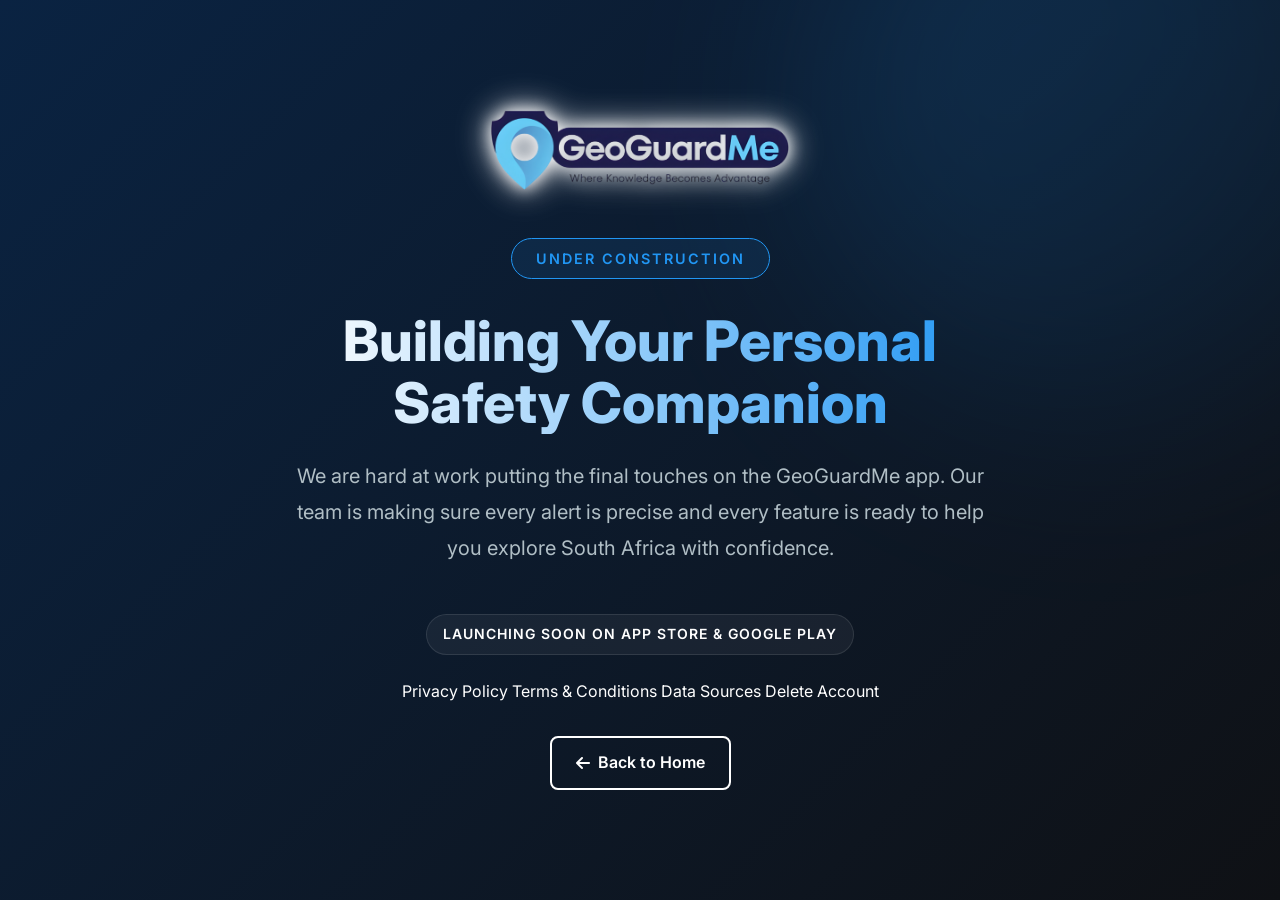
==== coming-soon.html @ 4b5cb2d9 "feat: add delete account page and update footer links" ====
<!DOCTYPE html>
<html lang="en">

<head>
    <meta charset="UTF-8">
    <meta name="viewport" content="width=device-width, initial-scale=1.0">
    <meta name="color-scheme" content="light dark">
    <title>Coming Soon - GeoGuardMe</title>
    <meta name="description" content="GeoGuardMe is launching soon. Get ready for real-time safety alerts and crime statistics in South Africa.">
    <link href="https://fonts.googleapis.com/css2?family=Inter:wght@300;400;500;600;700&display=swap" rel="stylesheet">
    <!-- Font Awesome for Icons -->
    <link rel="stylesheet" href="https://cdnjs.cloudflare.com/ajax/libs/font-awesome/6.4.0/css/all.min.css">
    <link rel="stylesheet" href="style.css?v=1.1">
    <link rel="icon" type="image/png" href="assets/2.png">
    <style>
        .coming-soon-hero {
            min-height: 100vh;
            display: flex;
            align-items: center;
            justify-content: center;
            background: linear-gradient(135deg, var(--primary) 0%, var(--dark) 100%);
            color: var(--white);
            text-align: center;
            padding: 2rem;
            position: relative;
            overflow: hidden;
        }

        .coming-soon-hero::before {
            content: '';
            position: absolute;
            top: -20%;
            right: -10%;
            width: 600px;
            height: 600px;
            border-radius: 50%;
            background: linear-gradient(135deg, var(--accent), var(--primary));
            filter: blur(100px);
            opacity: 0.2;
            z-index: 0;
        }

        .coming-soon-content {
            position: relative;
            z-index: 1;
            max-width: 700px;
            animation: fadeIn 1s ease-out;
        }

        .coming-soon-content .logo {
            margin: 0 auto 3rem;
            display: flex;
            justify-content: center;
        }

        .coming-soon-content .logo-img {
            height: 80px;
            width: auto;
        }

        .coming-soon-content h1 {
            font-size: 3.5rem;
            font-weight: 800;
            line-height: 1.1;
            margin-bottom: 1.5rem;
            background: linear-gradient(to right, var(--white), var(--accent));
            -webkit-background-clip: text;
            background-clip: text;
            -webkit-text-fill-color: transparent;
        }

        .coming-soon-content p {
            font-size: 1.25rem;
            color: var(--text-light);
            margin-bottom: 3rem;
            line-height: 1.8;
        }

        .construction-badge {
            display: inline-block;
            padding: 0.5rem 1.5rem;
            background: rgba(33, 150, 243, 0.1);
            border: 1px solid var(--accent);
            color: var(--accent);
            border-radius: 50px;
            font-weight: 600;
            text-transform: uppercase;
            letter-spacing: 2px;
            font-size: 0.9rem;
            margin-bottom: 2rem;
        }

        .back-home {
            margin-top: 2rem;
        }

        @media (max-width: 768px) {
            .coming-soon-content h1 {
                font-size: 2.5rem;
            }
            .coming-soon-content p {
                font-size: 1.1rem;
            }
        }

        @keyframes fadeIn {
            from { opacity: 0; transform: translateY(20px); }
            to { opacity: 1; transform: translateY(0); }
        }
    </style>
</head>

<body>
    <section class="coming-soon-hero">
        <div class="coming-soon-content">
            <a href="index.html" class="logo">
                <img src="assets/1_trim.png" alt="GeoGuardMe Logo" class="logo-img">
            </a>
            
            <div class="construction-badge">Under Construction</div>
            
            <h1>Building Your Personal Safety Companion</h1>
            
            <p>We are hard at work putting the final touches on the GeoGuardMe app. Our team is making sure every alert is precise and every feature is ready to help you explore South Africa with confidence.</p>
            
            <div class="hero-buttons" style="justify-content: center;">
                <div class="badge" style="background: rgba(255,255,255,0.05); color: var(--white); border-color: rgba(255,255,255,0.1);">
                    Launching Soon on App Store & Google Play
                </div>
            </div>

            <div class="legal-links">
                <a href="privacy-policy.html">Privacy Policy</a>
                <a href="terms-and-conditions.html">Terms & Conditions</a>
                <a href="data-sources.html">Data Sources</a>
                <a href="delete-account.html">Delete Account</a>
            </div>

            <div class="back-home">
                <a href="index.html" class="btn btn-outline">
                    <i class="fas fa-arrow-left"></i> Back to Home
                </a>
            </div>
        </div>
    </section>

    <!-- Theme Toggle Script (Simple version if main.js is too heavy) -->
    <script>
        // Simple dark mode support
        const theme = localStorage.getItem('theme') || 'light';
        document.documentElement.setAttribute('data-theme', theme);
    </script>
</body>

</html>
---- style.css ----
/* CSS Variables */
:root {
    /* Colors - Blending SM Secure Corporate & Geo Guard Me Blues */
    --primary: #0A2342;
    /* Deep Navy Blue */
    --primary-light: #1A3E6B;
    --accent: #2196F3;
    /* Vibrant Blue for actions */
    --accent-hover: #1976D2;
    --dark: #0f1115;
    /* SM Secure Black */
    --darker: #08090b;
    --light: #F8F9FA;
    --white: #FFFFFF;

    /* Semantic Theme Variables - Light (Default) */
    --bg-color: var(--light);
    --text-primary: #333333;
    --text-secondary: #666666;
    --text-light: #B0BEC5;
    --navbar-bg: rgba(255, 255, 255, 0.95);
    --card-bg: var(--white);
    --border-color: rgba(0, 0, 0, 0.05);
    --glass-bg: rgba(255, 255, 255, 0.05);
    --glass-border: rgba(255, 255, 255, 0.1);

    /* Typography */
    --font-family: 'Inter', sans-serif;

    /* Spacing & Layout */
    --container-width: 1200px;
    --section-pad: 5rem 1rem;

    /* Effects */
    --transition: all 0.3s cubic-bezier(0.25, 0.8, 0.25, 1);
    --shadow-sm: 0 4px 6px rgba(0, 0, 0, 0.05);
    --shadow-md: 0 10px 20px rgba(0, 0, 0, 0.1);
    --shadow-lg: 0 20px 40px rgba(0, 0, 0, 0.2);
    --border-radius: 12px;
    color-scheme: light dark;
}

/* High Contrast & Dark Mode Logo Asset Swap */
@media (prefers-color-scheme: dark), (prefers-contrast: more), (forced-colors: active) {
    :root:not([data-theme="light"]) .logo-img,
    :root:not([data-theme="light"]) .logo-footer {
        content: url("assets/1_footer.png");
        filter: none !important;
    }
}

/* Explicit fallback for the manual Dark Mode toggle */
[data-theme="dark"] .logo-img,
[data-theme="dark"] .logo-footer {
    content: url("assets/1_footer.png");
    filter: none !important;
}

@media (prefers-color-scheme: dark) {
    :root:not([data-theme="light"]) {
        --bg-color: #0f1115;
        --text-primary: #e6edf3;
        --text-secondary: #8b949e;
        --text-light: #7d8590;
        --navbar-bg: rgba(15, 17, 21, 0.95);
        --card-bg: #161b22;
        --border-color: #30363d;
        --glass-bg: rgba(255, 255, 255, 0.03);
        --glass-border: rgba(255, 255, 255, 0.08);
        --white: #e6edf3;
        --primary: #58a6ff;
        --light: #161b22;
    }
}

[data-theme="dark"] {
    --bg-color: #0f1115;
    --text-primary: #e6edf3;
    --text-secondary: #8b949e;
    --text-light: #7d8590;
    --navbar-bg: rgba(15, 17, 21, 0.95);
    --card-bg: #161b22;
    --border-color: #30363d;
    --glass-bg: rgba(255, 255, 255, 0.03);
    --glass-border: rgba(255, 255, 255, 0.08);
    --white: #e6edf3;
    --primary: #58a6ff;
    --light: #161b22;
}

/* Base Styles */
* {
    margin: 0;
    padding: 0;
    box-sizing: border-box;
}

html {
    scroll-behavior: smooth;
}

body {
    font-family: var(--font-family);
    color: var(--text-primary);
    background-color: var(--bg-color);
    line-height: 1.6;
    overflow-x: hidden;
    transition: background-color 0.3s ease, color 0.3s ease;
}

a {
    text-decoration: none;
    color: inherit;
    transition: var(--transition);
}

img {
    max-width: 100%;
    height: auto;
}

.container {
    max-width: var(--container-width);
    margin: 0 auto;
    padding: 0 2rem;
}

.section {
    padding: var(--section-pad);
}

.section-header {
    text-align: center;
    margin-bottom: 4rem;
}

.section-header h2 {
    font-size: 2.5rem;
    color: var(--primary);
    margin-bottom: 1rem;
    font-weight: 700;
}

.section-header p {
    color: var(--text-secondary);
    font-size: 1.1rem;
    max-width: 600px;
    margin: 0 auto;
}

/* Background Utility Classes */
.bg-dark {
    background-color: var(--dark);
    color: var(--white);
}

.bg-dark .section-header h2 {
    color: var(--white);
}

.bg-dark .section-header p {
    color: var(--text-light);
}

.bg-gradient {
    background: linear-gradient(135deg, var(--primary) 0%, var(--dark) 100%);
    color: var(--white);
}

/* Buttons */
.btn {
    display: inline-flex;
    align-items: center;
    justify-content: center;
    padding: 0.75rem 1.5rem;
    border-radius: 8px;
    font-weight: 600;
    cursor: pointer;
    transition: var(--transition);
    border: 2px solid transparent;
    gap: 0.5rem;
    font-size: 1rem;
}

.btn-large {
    padding: 1rem 2rem;
    font-size: 1.1rem;
    border-radius: 50px;
}

.btn-primary {
    background-color: var(--accent);
    color: var(--white);
}

.btn-primary:hover {
    background-color: var(--accent-hover);
    transform: translateY(-2px);
    box-shadow: 0 4px 15px rgba(33, 150, 243, 0.4);
}

.btn-outline {
    background-color: transparent;
    border-color: var(--white);
    color: var(--white);
}

.btn-outline:hover {
    background-color: var(--white);
    color: var(--primary);
    transform: translateY(-2px);
}

/* Navigation */
.navbar {
    position: fixed;
    top: 0;
    left: 0;
    width: 100%;
    background: var(--navbar-bg);
    backdrop-filter: blur(10px);
    z-index: 1000;
    transition: var(--transition), background-color 0.3s ease;
    padding: 0.2rem 0;
    box-shadow: var(--shadow-sm);
}

.navbar.scrolled {
    padding: 0.8rem 0;
    box-shadow: var(--shadow-md);
}

.nav-container {
    display: flex;
    justify-content: space-between;
    align-items: center;
}

.logo {
    display: flex;
    align-items: center;
    gap: 0.75rem;
}

.navbar .logo {
    margin-left: 0;
}

.footer-brand .logo {
    margin-left: 0;
}

.logo-img {
    height: 55px;
    width: auto;
    display: block;
    /* Invisible on normal white navbar, but creates a protective glow when Samsung Stealth High Contrast forces the navbar dark */
    filter: drop-shadow(0px 0px 8px rgba(255, 255, 255, 1)) drop-shadow(0px 0px 15px rgba(255, 255, 255, 0.8));
}

.footer-brand .logo {
    display: flex;
    align-items: flex-start;
    justify-content: flex-start;
}

.logo-footer {
    height: 60px;
    width: auto;
    display: block;
    margin-bottom: 2rem;
    object-fit: contain;
    filter: drop-shadow(0px 0px 10px rgba(255, 255, 255, 1))
        drop-shadow(0px 0px 30px rgba(255, 255, 255, 0.8))
        drop-shadow(0px 0px 50px rgba(255, 255, 255, 0.4));
}



.logo-text {
    font-size: 1.5rem;
    font-weight: 700;
    color: var(--primary);
    letter-spacing: -0.5px;
}



.nav-links {
    display: flex;
    gap: 2rem;
}

.nav-links a {
    color: var(--text-primary);
    font-weight: 500;
    position: relative;
}

.nav-links a::after {
    content: '';
    position: absolute;
    bottom: -5px;
    left: 0;
    width: 0;
    height: 2px;
    background-color: var(--accent);
    transition: var(--transition);
}

.nav-links a:hover {
    color: var(--accent);
}

.nav-links a:hover::after {
    width: 100%;
}

.nav-actions {
    display: flex;
    align-items: center;
    gap: 1rem;
}

.mobile-menu-btn {
    display: none;
    background: none;
    border: none;
    font-size: 1.5rem;
    color: var(--text-primary);
    cursor: pointer;
}

/* Theme Toggle Button */
.theme-toggle-btn {
    background: none;
    border: none;
    color: var(--text-primary);
    font-size: 1.25rem;
    cursor: pointer;
    padding: 0.5rem;
    display: flex;
    align-items: center;
    justify-content: center;
    transition: var(--transition);
    border-radius: 50%;
}

.theme-toggle-btn:hover {
    background-color: var(--glass-border);
    color: var(--accent);
}

/* Mobile Menu */
.mobile-menu-overlay {
    position: fixed;
    top: 0;
    right: -100%;
    width: 300px;
    height: 100vh;
    background-color: var(--bg-color);
    z-index: 2000;
    box-shadow: var(--shadow-lg);
    transition: var(--transition);
    display: flex;
    flex-direction: column;
    padding: 2rem;
}

.mobile-menu-overlay.active {
    right: 0;
}

.mobile-close {
    align-self: flex-end;
    font-size: 1.5rem;
    cursor: pointer;
    margin-bottom: 2rem;
    color: var(--text-primary);
}

.mobile-links {
    display: flex;
    flex-direction: column;
    gap: 1.5rem;
}

.mobile-links a {
    font-size: 1.2rem;
    font-weight: 500;
    color: var(--text-primary);
}

.mobile-btn {
    margin-top: 1rem;
    text-align: center;
}

/* Hero Section */
.hero {
    position: relative;
    min-height: 100vh;
    display: flex;
    align-items: center;
    background-color: var(--darker);
    padding-top: 80px;
    /* Offset for navbar */
    overflow: hidden;
}

.hero-overlay {
    position: absolute;
    top: 0;
    left: 0;
    width: 100%;
    height: 100%;
    /* Subtle radial gradient to mimic a glowing center */
    background: radial-gradient(circle at center, #1a3e6b40 0%, transparent 70%);
    pointer-events: none;
}

/* Adding an abstract shape for the hero background */
.hero::before {
    content: '';
    position: absolute;
    top: -20%;
    right: -10%;
    width: 600px;
    height: 600px;
    border-radius: 50%;
    background: linear-gradient(135deg, var(--accent), var(--primary));
    filter: blur(100px);
    opacity: 0.4;
    z-index: 0;
}

.hero-content {
    display: flex;
    align-items: center;
    justify-content: space-between;
    gap: 4rem;
    position: relative;
    z-index: 1;
}

.hero-text {
    flex: 1;
    color: var(--white);
    animation: slideUp 0.8s ease-out;
}

.badge {
    display: inline-block;
    padding: 0.5rem 1rem;
    background-color: rgba(33, 150, 243, 0.15);
    border: 1px solid rgba(33, 150, 243, 0.3);
    color: var(--accent);
    border-radius: 50px;
    font-size: 0.875rem;
    font-weight: 600;
    margin-bottom: 1.5rem;
    text-transform: uppercase;
    letter-spacing: 1px;
}

.hero h1 {
    font-size: 3.5rem;
    font-weight: 800;
    line-height: 1.1;
    margin-bottom: 1.5rem;
    color: var(--white);
}


.hero p {
    font-size: 1.25rem;
    color: var(--text-light);
    margin-bottom: 2.5rem;
    max-width: 500px;
}

.hero-buttons {
    display: flex;
    gap: 1.5rem;
    align-items: center;
}

.store-badge-link {
    display: inline-block;
    transition: var(--transition);
}

.store-badge-link:hover {
    transform: translateY(-3px) scale(1.02);
}

.store-badge {
    height: 55px;
    /* Adjust based on desired size */
    width: auto;
    border-radius: 8px;
    box-shadow: var(--shadow-sm);
}

.store-badge-google {
    height: 75px;
    /* Adjusted height */
    transform: scale(1.35);
    /* Scale up to bypass internal transparent padding */
    transform-origin: center;
}

.hero-image {
    flex: 1;
    display: flex;
    justify-content: center;
    animation: fadeIn 1.2s ease-out;
}

/* Phone Mockup Styling */
.hero-mockup {
    position: relative;
    z-index: 10;
    max-width: 280px;
    animation: floating 4s ease-in-out infinite;
    transform-style: preserve-3d;
}

.app-screenshot {
    width: 100%;
    height: auto;
    border-radius: 30px;
    /* Inner radius */
    display: block;
}

@keyframes floating {
    0% {
        transform: translateY(0px) rotate3d(0, 1, 0, -5deg);
    }

    50% {
        transform: translateY(-15px) rotate3d(0, 1, 0, -5deg);
    }

    100% {
        transform: translateY(0px) rotate3d(0, 1, 0, -5deg);
    }
}

/* Device Mockup Structure */
.iphone-frame {
    position: relative;
    background: #000;
    border-radius: 40px;
    padding: 12px;
    box-shadow: 0 30px 60px rgba(0, 0, 0, 0.5), 0 0 30px rgba(33, 150, 243, 0.2);
    border: 2px solid #333;
    display: inline-block;
    overflow: hidden;
    /* Ensure inner image borders curve perfectly */
}

/* The Notch */
.iphone-notch {
    position: absolute;
    top: 9px;
    left: 50%;
    transform: translateX(-50%);
    width: 45%;
    height: 25px;
    background-color: #000;
    border-bottom-left-radius: 15px;
    border-bottom-right-radius: 15px;
    z-index: 2;
}

/* Gallery Frame specific overrides */
.gallery-frame {
    border-radius: 35px;
    padding: 10px;
    box-shadow: var(--shadow-md);
    transition: var(--transition);
}

.gallery-frame:hover {
    transform: translateY(-10px) scale(1.02);
    box-shadow: var(--shadow-lg);
    border-color: var(--accent);
}

.gallery-frame .iphone-notch {
    top: 8px;
    height: 20px;
}

/* Steps Section */
.steps-grid {
    display: grid;
    grid-template-columns: repeat(3, 1fr);
    gap: 2rem;
}

.step-card {
    background: var(--card-bg);
    padding: 3rem 2rem;
    border-radius: var(--border-radius);
    text-align: center;
    box-shadow: var(--shadow-sm);
    transition: var(--transition);
    position: relative;
    z-index: 1;
    border: 1px solid var(--border-color);
}

.step-card:hover {
    transform: translateY(-10px);
    box-shadow: var(--shadow-md);
}

.step-icon {
    width: 80px;
    height: 80px;
    margin: 0 auto 1.5rem;
    background: rgba(33, 150, 243, 0.1);
    color: var(--accent);
    border-radius: 50%;
    display: flex;
    align-items: center;
    justify-content: center;
    font-size: 2rem;
    transition: var(--transition);
}

.step-card:hover .step-icon {
    background: var(--accent);
    color: var(--white);
    transform: scale(1.1);
}

.step-card:hover .step-icon .fa-map-marker-alt {
    animation: bounce-marker 1s ease infinite;
}

.step-card h3 {
    margin-bottom: 1rem;
    color: var(--primary);
}

.step-card p {
    color: var(--text-secondary);
}

/* Connect steps with a line on desktop */
@media (min-width: 992px) {
    .step-card:not(:last-child)::after {
        content: '';
        position: absolute;
        top: 25%;
        right: -15%;
        width: 30%;
        height: 2px;
        background: border-box;
        border-top: 2px dashed rgba(33, 150, 243, 0.3);
        z-index: -1;
    }
}

/* Features Section */
.features-grid {
    display: grid;
    grid-template-columns: repeat(2, 1fr);
    gap: 3rem;
}

.feature-item {
    display: flex;
    gap: 1.5rem;
    padding: 2rem;
    background: var(--glass-bg);
    border: 1px solid var(--glass-border);
    border-radius: var(--border-radius);
    transition: var(--transition);
}

.feature-item:hover {
    background: rgba(255, 255, 255, 0.1);
    border-color: rgba(255, 255, 255, 0.3);
    box-shadow: 0 5px 20px rgba(33, 150, 243, 0.15);
    transform: translateY(-5px);
}

.feature-icon {
    font-size: 2.5rem;
    color: var(--accent);
    flex-shrink: 0;
}

.feature-item h3 {
    margin-bottom: 0.5rem;
    font-size: 1.25rem;
}

.feature-item p {
    color: var(--text-light);
}

/* App Screenshots Gallery */
.app-screenshots.bg-white {
    background-color: var(--white);
}

.screenshots-grid {
    display: grid;
    grid-template-columns: repeat(3, 1fr);
    gap: 3rem;
    align-items: center;
}

.screenshot-wrap {
    display: flex;
    flex-direction: column;
    /* to handle titles below */
    align-items: center;
}

.app-screenshot-thumbnail {
    width: 100%;
    max-width: 300px;
    height: auto;
    border-radius: 25px;
    display: block;
}

/* About Section */
.about-container {
    display: flex;
    align-items: center;
    gap: 4rem;
}

.about-text {
    flex: 1;
}

.about-container {
    color: var(--white); /* Force white text in this specific container */
}

.about-text h2 {
    font-size: 2.5rem;
    margin-bottom: 1.5rem;
    color: var(--white);
}

.about-text p {
    margin-bottom: 1.5rem;
    font-size: 1.1rem;
    color: inherit; /* Allow .bg-gradient's white color to flow through */
}

.about-stats {
    flex: 1;
    display: grid;
    grid-template-columns: repeat(2, 1fr);
    gap: 1.5rem;
}

.stat-box {
    background: var(--glass-bg);
    border: 1px solid var(--glass-border);
    padding: 2rem;
    border-radius: var(--border-radius);
    text-align: center;
}

.stat-box p {
    color: var(--white);
    margin-bottom: 0;
}

.stat-box h3 {
    font-size: 3rem;
    font-weight: 800;
    color: var(--accent);
    margin-bottom: 0.5rem;
}

/* CTA Section */
.cta {
    background-color: var(--light);
    text-align: center;
}

.cta-container h2 {
    font-size: 2.5rem;
    color: var(--primary);
    margin-bottom: 1rem;
}

.cta-container p {
    font-size: 1.25rem;
    color: var(--text-secondary);
    margin-bottom: 2.5rem;
}

/* Footer */
.footer {
    background-color: var(--darker);
    color: var(--text-light);
    padding-top: 5rem;
}

.footer-content {
    display: grid;
    grid-template-columns: repeat(4, 1fr);
    /* Even columns for cleaner alignment */
    gap: 2rem;
    margin-bottom: 4rem;
    align-items: flex-start;
}

.footer-brand .logo-footer {
    margin-bottom: 1rem;
    display: block;
}

.footer-brand p {
    margin-top: 1rem;
    margin-bottom: 2rem;
}

.social-links {
    display: flex;
    gap: 1rem;
}

.social-links a {
    display: inline-flex;
    align-items: center;
    justify-content: center;
    width: 40px;
    height: 40px;
    border-radius: 50%;
    background-color: rgba(255, 255, 255, 0.1);
    color: #ffffff;
    transition: var(--transition);
}

.social-links a:hover {
    background-color: var(--accent);
}

.footer-links h4 {
    color: var(--white);
    font-size: 1.25rem;
    margin-bottom: 1.5rem;
    margin-top: 0;
    /* Align with top of grid container */
}

.footer-links a {
    display: block;
    margin-bottom: 1rem;
    color: var(--text-light);
}

.footer-links a:hover {
    color: var(--accent);
    padding-left: 5px;
}

.footer-bottom {
    text-align: center;
    padding: 2rem 0;
    border-top: 1px solid rgba(255, 255, 255, 0.1);
}

/* Animations */
@keyframes slideUp {
    from {
        opacity: 0;
        transform: translateY(30px);
    }

    to {
        opacity: 1;
        transform: translateY(0);
    }
}

@keyframes fadeIn {
    from {
        opacity: 0;
    }

    to {
        opacity: 1;
    }
}

@keyframes bounce-marker {

    0%,
    100% {
        transform: translateY(0);
    }

    50% {
        transform: translateY(-8px);
    }
}

/* Interactivity Classes */
.magnetic-content {
    display: inline-block;
    transition: transform 0.2s cubic-bezier(0.25, 1, 0.5, 1);
    will-change: transform;
}

.reveal {
    opacity: 0;
    transform: translateY(30px);
    transition: all 0.8s ease-out;
}

.reveal.active {
    opacity: 1;
    transform: translateY(0);
}


/* Contact Page Styles */
.contact-container {
    display: grid;
    grid-template-columns: 1fr 1.5fr;
    gap: 4rem;
    padding-top: 220px;
    padding-bottom: 80px;
}

.contact-info h1 {
    font-size: 3rem;
    color: var(--primary);
    margin-bottom: 1.5rem;
    font-weight: 800;
}

.contact-info p {
    font-size: 1.1rem;
    color: var(--text-secondary);
    margin-bottom: 2.5rem;
}

.contact-methods {
    display: flex;
    flex-direction: column;
    gap: 2rem;
}

.contact-method {
    display: flex;
    align-items: flex-start;
    gap: 1.5rem;
}

.method-icon {
    width: 50px;
    height: 50px;
    background: rgba(33, 150, 243, 0.1);
    color: var(--accent);
    border-radius: 12px;
    display: flex;
    align-items: center;
    justify-content: center;
    font-size: 1.25rem;
    flex-shrink: 0;
}

.method-details h3 {
    font-size: 1.1rem;
    color: var(--primary);
    margin-bottom: 0.25rem;
}

.method-details p,
.method-details a {
    color: var(--text-secondary);
    font-size: 1rem;
}

/* Contact Form */
.contact-form-card {
    background: var(--white);
    padding: 3rem;
    border-radius: 20px;
    box-shadow: var(--shadow-lg);
}

.form-group {
    margin-bottom: 1.5rem;
}

.form-group label {
    display: block;
    margin-bottom: 0.5rem;
    font-weight: 600;
    color: var(--primary);
}

.form-control {
    width: 100%;
    padding: 0.8rem 1rem;
    border: 2px solid #edf2f7;
    border-radius: 8px;
    font-family: inherit;
    font-size: 1rem;
    transition: var(--transition);
    outline: none;
}

.form-control:focus {
    border-color: var(--accent);
    box-shadow: 0 0 0 4px rgba(33, 150, 243, 0.1);
}

textarea.form-control {
    min-height: 150px;
    resize: vertical;
}

.submit-btn {
    width: 100%;
    background-color: var(--accent);
    color: var(--white);
    padding: 1rem;
    border: none;
    border-radius: 8px;
    font-weight: 700;
    font-size: 1.1rem;
    cursor: pointer;
    transition: var(--transition);
    margin-top: 1rem;
}

.submit-btn:hover {
    background-color: var(--accent-hover);
    transform: translateY(-2px);
    box-shadow: 0 4px 15px rgba(33, 150, 243, 0.4);
}

@media (max-width: 900px) {
    .contact-container {
        grid-template-columns: 1fr;
        gap: 3rem;
    }
}


/* Responsive Design */
@media (max-width: 1024px) {
    .features-grid {
        grid-template-columns: 1fr;
    }

    .about-container {
        flex-direction: column;
    }

    .about-stats {
        width: 100%;
    }
}

@media (max-width: 992px) {
    /* logo naturally sized */

    .nav-links,
    .nav-actions .btn {
        display: none;
    }

    .mobile-menu-btn {
        display: block;
    }

    .hero-content {
        flex-direction: column;
        text-align: center;
        padding-top: 4rem;
    }

    .hero h1 {
        font-size: 2.8rem;
    }

    .hero p {
        margin: 0 auto 2.5rem;
    }

    .hero-buttons {
        justify-content: center;
    }

    .steps-grid,
    .screenshots-grid {
        grid-template-columns: 1fr;
    }

    .footer-content {
        grid-template-columns: 1fr 1fr;
    }
}

@media (max-width: 576px) {
    .logo-img {
        height: 45px;
    }

    .hero h1 {
        font-size: 2.2rem;
    }

    .hero-buttons {
        flex-direction: column;
    }

    .footer-content {
        grid-template-columns: 1fr;
    }

    .about-stats {
        grid-template-columns: 1fr;
    }
}
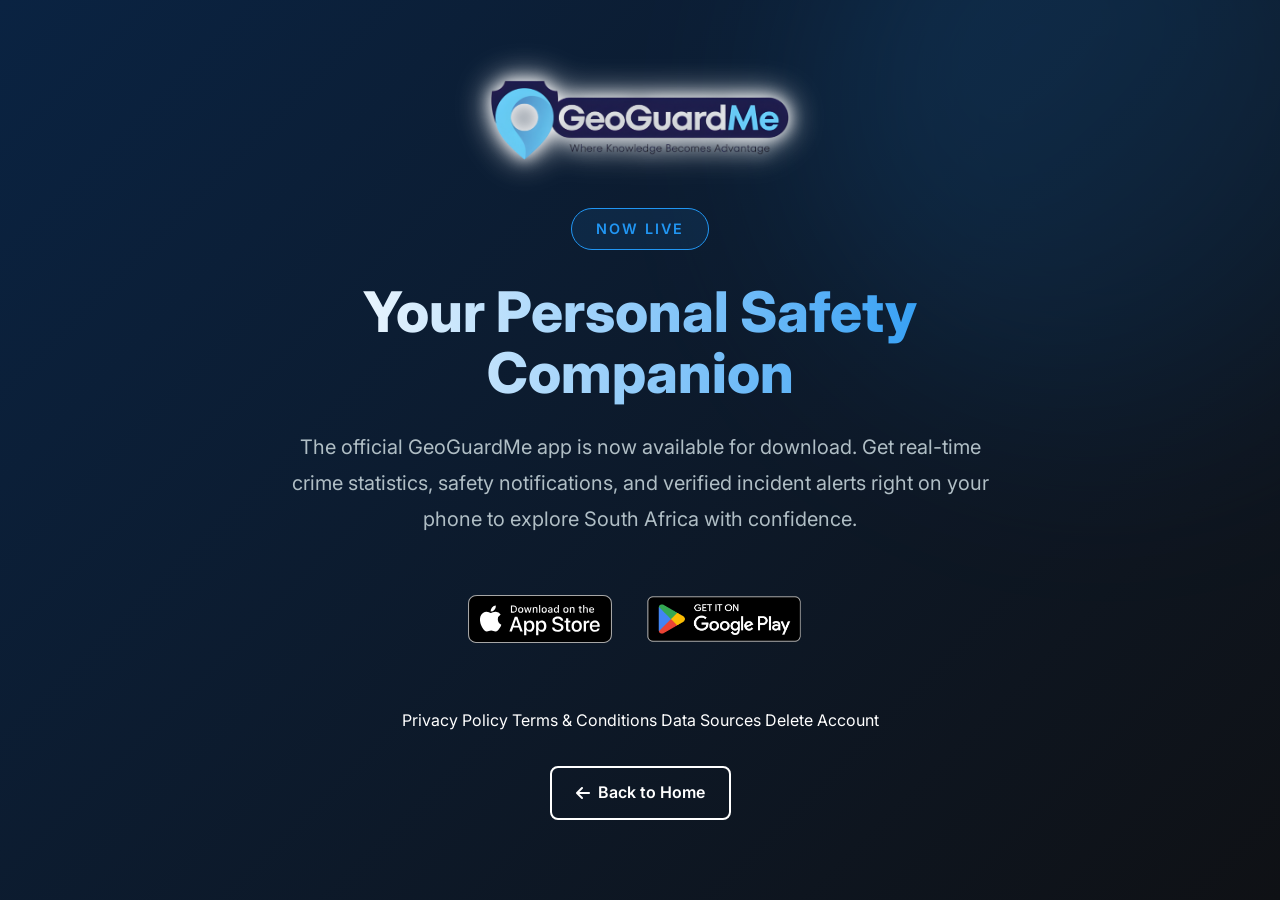
==== commit 71ec9481: "Update App Store/Google Play links and social media accounts in footer" ====
--- a/coming-soon.html
+++ b/coming-soon.html
@@ -117,16 +117,25 @@
                 <img src="assets/1_trim.png" alt="GeoGuardMe Logo" class="logo-img">
             </a>
             
-            <div class="construction-badge">Under Construction</div>
+            <div class="construction-badge" style="border-color: var(--accent); color: var(--accent); background: rgba(33, 150, 243, 0.1);">Now Live</div>
             
-            <h1>Building Your Personal Safety Companion</h1>
+            <h1>Your Personal Safety Companion</h1>
             
-            <p>We are hard at work putting the final touches on the GeoGuardMe app. Our team is making sure every alert is precise and every feature is ready to help you explore South Africa with confidence.</p>
+            <p>The official GeoGuardMe app is now available for download. Get real-time crime statistics, safety notifications, and verified incident alerts right on your phone to explore South Africa with confidence.</p>
             
-            <div class="hero-buttons" style="justify-content: center;">
-                <div class="badge" style="background: rgba(255,255,255,0.05); color: var(--white); border-color: rgba(255,255,255,0.1);">
-                    Launching Soon on App Store & Google Play
-                </div>
+            <div class="hero-buttons" style="justify-content: center; margin-bottom: 3rem;">
+                <a href="https://apps.apple.com/za/app/geoguardme/id6760608183" target="_blank" rel="noopener" class="store-badge-link">
+                    <span class="magnetic-content inline-block transition-transform duration-200 ease-out">
+                        <img src="assets/app-store-badge.svg" alt="Download on the App Store"
+                            style="height: 48px; width: auto;">
+                    </span>
+                </a>
+                <a href="https://play.google.com/store/apps/details?id=com.skeeptechnologies.smspecializedsecurity" target="_blank" rel="noopener" class="store-badge-link">
+                    <span class="magnetic-content inline-block transition-transform duration-200 ease-out">
+                        <img src="assets/google-play-badge.png" alt="Get it on Google Play"
+                            style="height: 68px; width: auto;">
+                    </span>
+                </a>
             </div>
 
             <div class="legal-links">
@@ -144,12 +153,13 @@
         </div>
     </section>
 
-    <!-- Theme Toggle Script (Simple version if main.js is too heavy) -->
+    <!-- Theme Toggle & Interaction Script -->
     <script>
         // Simple dark mode support
         const theme = localStorage.getItem('theme') || 'light';
         document.documentElement.setAttribute('data-theme', theme);
     </script>
+    <script src="main.js?v=1.1"></script>
 </body>
 
 </html>
